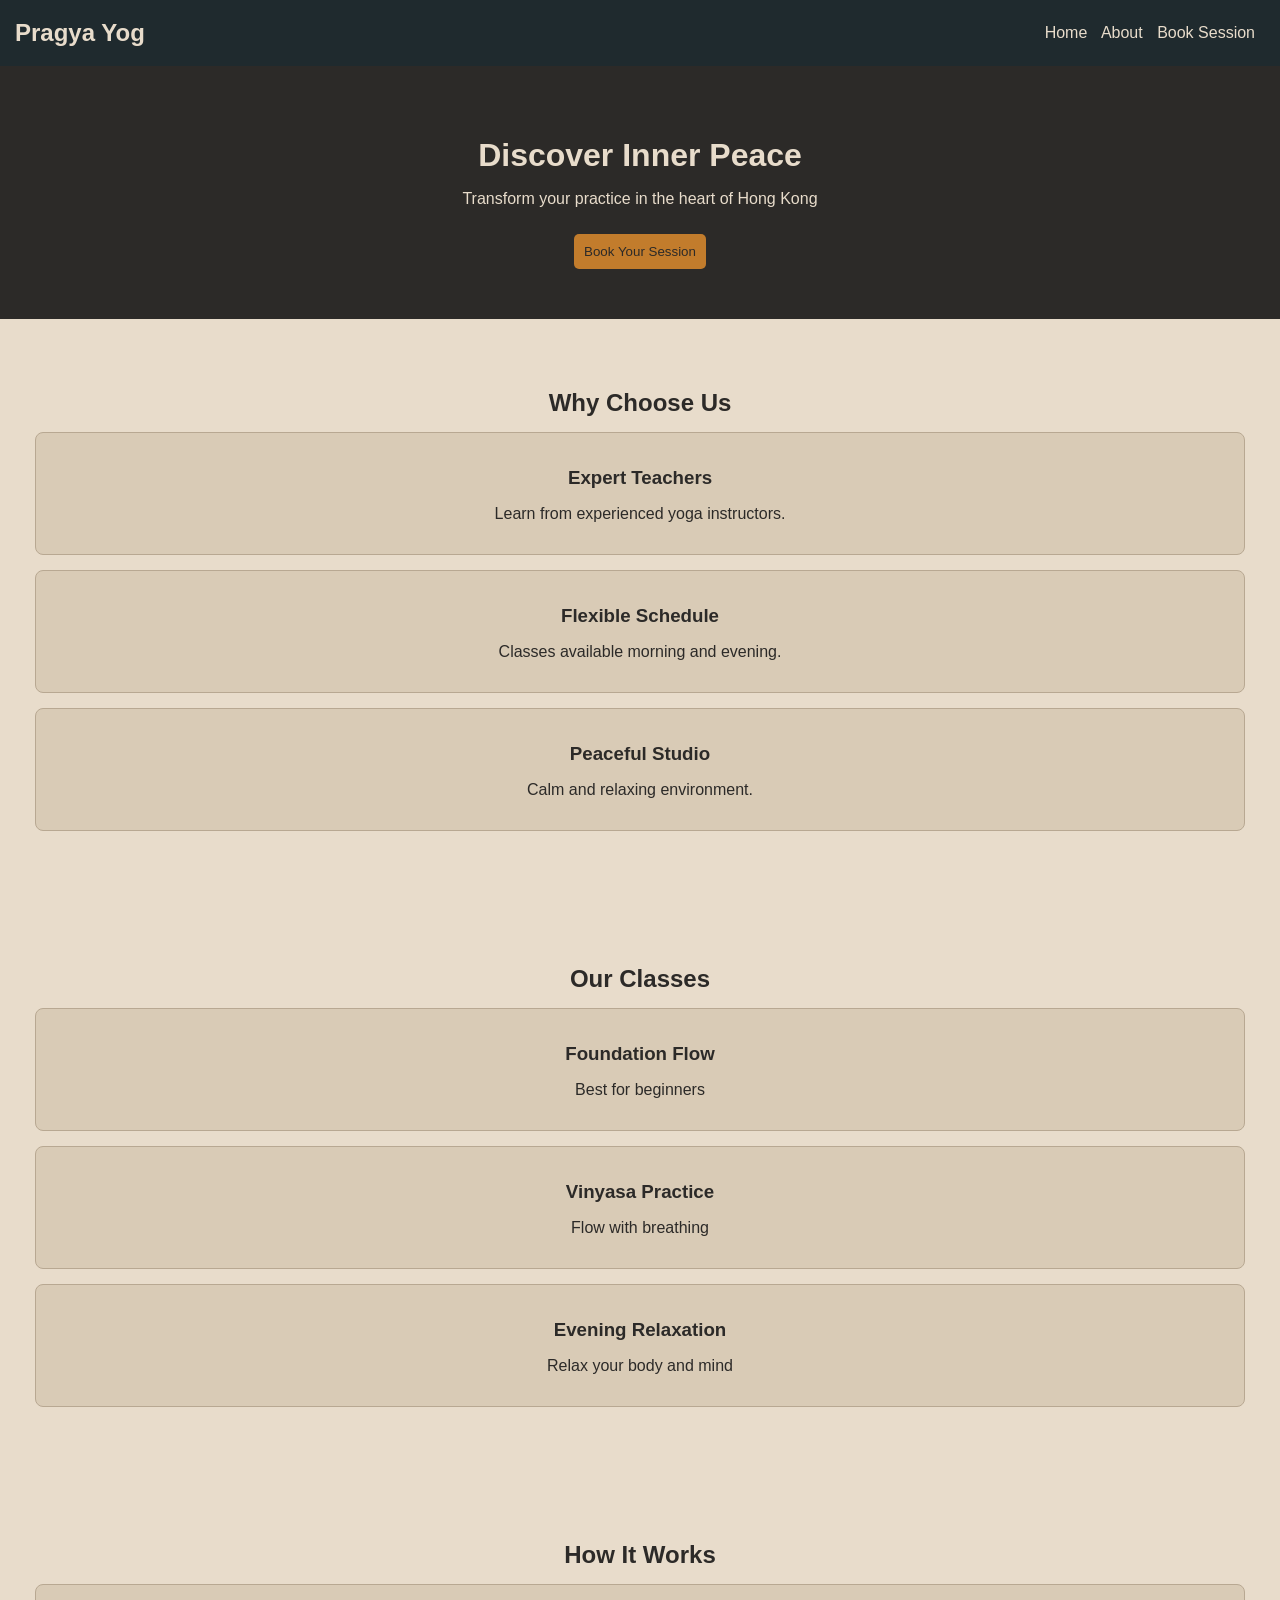
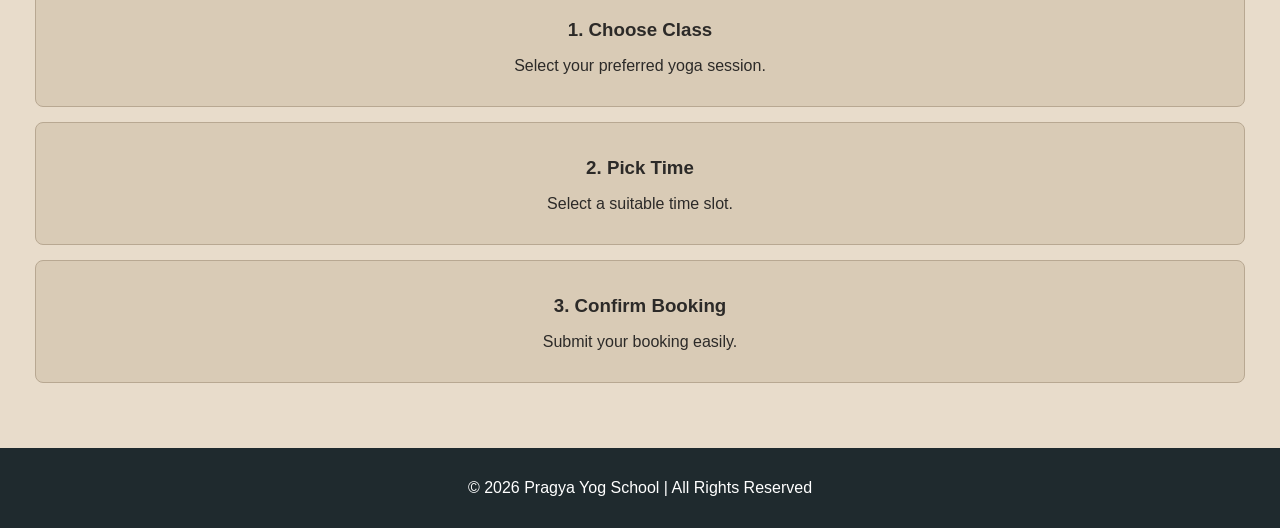
==== index.html @ def0867b "Add files via upload" ====
<!DOCTYPE html>
<html>
<head>
  <title>Pragya Yog</title>
  <link rel="stylesheet" href="style.css">
</head>

<body>

<div class="navbar">
  <h2>Pragya Yog</h2>
  <br><br>
  <div>
    <a href="#">Home</a>
    <a href="#">About</a>
    <a href="booking.html">Book Session</a>
  </div>
</div>

<div class="head">
  <h1>Discover Inner Peace</h1>
  <p>Transform your practice in the heart of Hong Kong</p>
  <a href="booking.html">
    <button>Book Your Session</button>
  </a>
</div>

<div class="section">
  <h2>Why Choose Us</h2>

  <div class="box">
    <h3>Expert Teachers</h3>
    <p>Learn from experienced yoga instructors.</p>
  </div>

  <div class="box">
    <h3>Flexible Schedule</h3>
    <p>Classes available morning and evening.</p>
  </div>

  <div class="box">
    <h3>Peaceful Studio</h3>
    <p>Calm and relaxing environment.</p>
  </div>
</div>

<div class="section">
  <h2>Our Classes</h2>

  <div class="box">
    <h3>Foundation Flow</h3>
    <p>Best for beginners</p>
  </div>

  <div class="box">
    <h3>Vinyasa Practice</h3>
    <p>Flow with breathing</p>
  </div>

  <div class="box">
    <h3>Evening Relaxation</h3>
    <p>Relax your body and mind</p>
  </div>

</div>


<section class="section">
  <h2>How It Works</h2>

  <div class="box">
    <h3>1. Choose Class</h3>
    <p>Select your preferred yoga session.</p>
  </div>

  <div class="box">
    <h3>2. Pick Time</h3>
    <p>Select a suitable time slot.</p>
  </div>

  <div class="box">
    <h3>3. Confirm Booking</h3>
    <p>Submit your booking easily.</p>
  </div>
</section>

<div class="footer">
  <p>© 2026 Pragya Yog School | All Rights Reserved</p>
</div>

</body>
</html>
---- style.css ----
body {
  font-family: Arial;
  margin: 0;
  background-color: #e8dccb;
  color: #2c2a28;
}

h1, h2, h3 {
  margin-bottom: 10px;
}

.navbar {
  background-color: #1f2a2e;
  color: #e8dccb;
  padding: 15px;
  display: flex;
  justify-content: space-between;
  align-items: center;
}

.navbar h2 {
  margin: 0;
}

.navbar a {
  margin-right: 10px;
  text-decoration: none;
  color: #e8dccb;
}

.head {
  background-color: #2c2a28;
  color: #e8dccb;
  text-align: center;
  padding: 50px 20px;
}

.head button {
  padding: 10px;
  background-color: #c27c2c;
  border: none;
  color: #2c2a28;
  border-radius: 5px;
}

.section {
  text-align: center;
  padding: 50px 20px;
}

.box {
  background-color: #d9cbb6;
  margin: 15px;
  padding: 15px;
  border-radius: 8px;
  border: #b8a892 solid 1px;
}

button:hover{
  background-color: #a8641f;
  color: white;
  transition: 0.3s;
}

button {
  padding: 10px;
  margin-top: 10px;
}

.footer {
  background-color: #1f2a2e;
  color: white;
  text-align: center;
  padding: 15px;
}

.booking{
    max-width: 600px;
    margin: auto;
    padding: 20px;
}

.form-box {
  background: #d9cbb6;
  border: #b8a892 solid 1px;
  padding: 25px;
  margin-bottom: 20px;
  border-radius: 10px;
  box-shadow: 0 4px 15px rgba(0,0,0,0.1);
}

.form-box h3 {
  margin-top: 20;
}

input, select, textarea {
  background-color: #e8dccb;
  color: #2c2a28;
  width: 100%;
  margin: 8px 0;
  padding: 10px;
  border: 1px solid #b8a892;
  border-radius: 5px;
}

.time-slots {
  margin-top: 10px;
  display: block;
}

.time-slots button {
  display: inline-block;
  margin: 6px;
  padding: 8px 14px;
  border-radius: 20px;
  border: 1px solid #b8a892;
  background-color: #d9cbb6;
  color: #2c2a28;
  cursor: pointer;
}

.time-slots button:hover {
  background-color: #c27c2c;
  color: #2c2a28;
}

.full {
  width: 100%;
  padding: 12px;
  background-color: #c27c2c;
  color: #2c2a28;
  border: none;
  border-radius: 6px;
  margin-top: 10px;
  font-weight: bold;
  cursor: pointer;
}

.full:hover {
  background-color: #a8641f;
}

.summary {
  background-color: #2c2a28;
  color: #e8dccb;
  padding: 20px;
  border-radius: 10px;
}

.time-slots {
  display: flex;
  flex-wrap: wrap;
  margin-top: 10px;
}

.time-option {
  display: inline-block;
  margin: 6px;
  cursor: pointer;
}

.time-option input {
  display: none;
}

.time-option span{
  padding: 8px 14px;
  border-radius: 20px;
  border: 1px solid #b8a892;
  background-color: #e8dccb;
  color: #2c2a28;
  display: inline-block;
}

.time-option span:hover {
  transition: 0.2s;
}

.time-option input:checked + span {
  background: #c27c2c;
  color: #2c2a28;
}

/* Confirmation page */
.confirmation {
  text-align: center;
  margin-top: 100px;
}

.confirmation h1 {
  font-size: 32px;
  color: #4CAF50;
}

.confirmation p {
  font-size: 18px;
  margin: 10px 0;
}

.confirmation a {
  display: inline-block;
  margin-top: 20px;
  padding: 10px 20px;
  background: #c27c2c;
  color: white;
  text-decoration: none;
  border-radius: 6px;
}
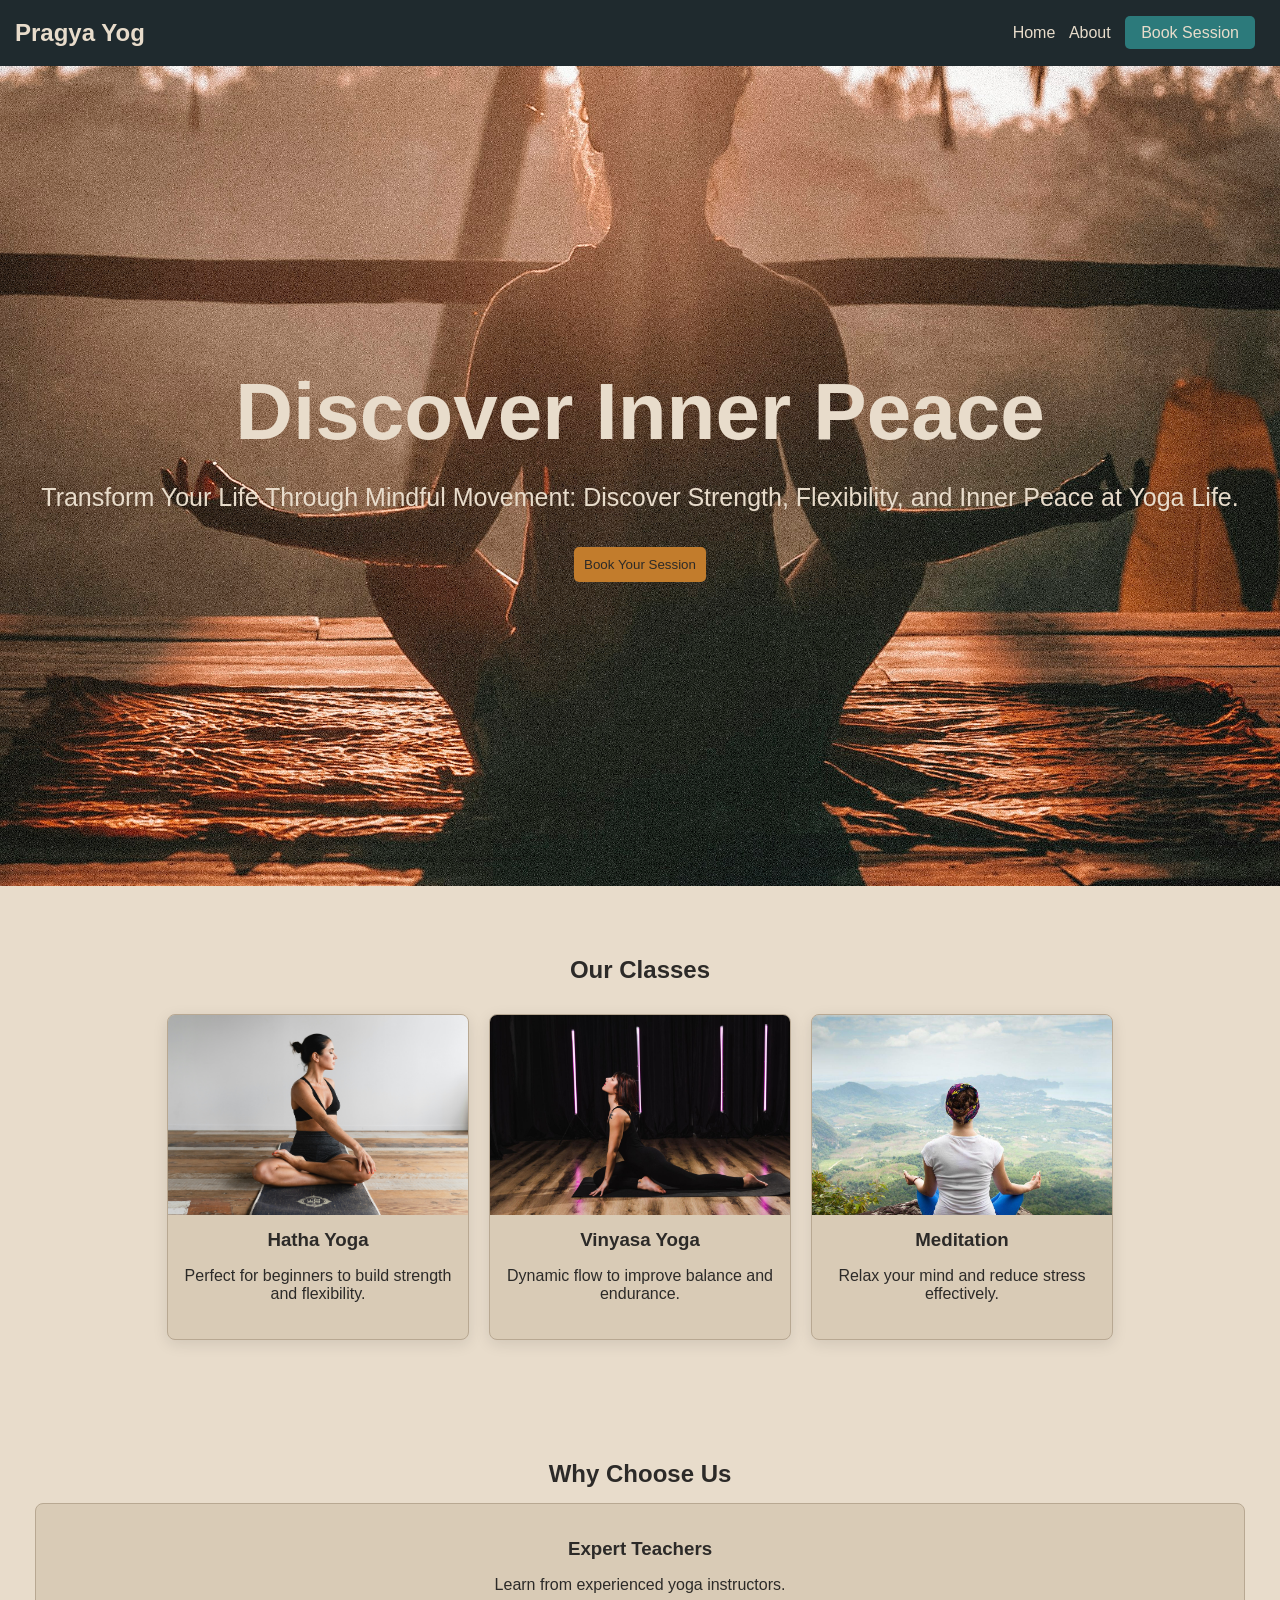
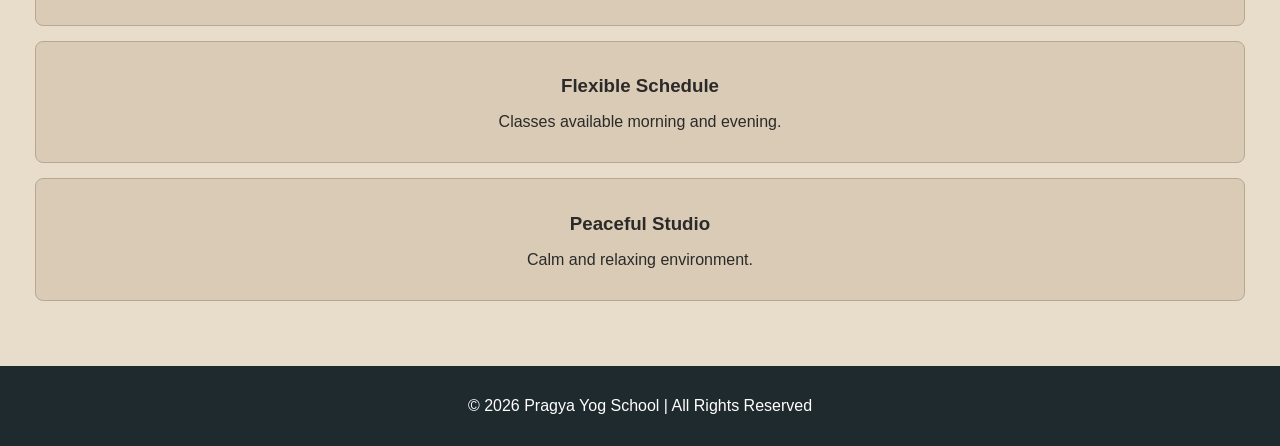
==== commit 76419fb5: "updated website UI" ====
--- a/index.html
+++ b/index.html
@@ -1,92 +1,77 @@
-<!DOCTYPE html>
-<html>
-<head>
-  <title>Pragya Yog</title>
-  <link rel="stylesheet" href="style.css">
-</head>
-
-<body>
-
-<div class="navbar">
-  <h2>Pragya Yog</h2>
-  <br><br>
-  <div>
-    <a href="#">Home</a>
-    <a href="#">About</a>
-    <a href="booking.html">Book Session</a>
-  </div>
-</div>
-
-<div class="head">
-  <h1>Discover Inner Peace</h1>
-  <p>Transform your practice in the heart of Hong Kong</p>
-  <a href="booking.html">
-    <button>Book Your Session</button>
-  </a>
-</div>
-
-<div class="section">
-  <h2>Why Choose Us</h2>
-
-  <div class="box">
-    <h3>Expert Teachers</h3>
-    <p>Learn from experienced yoga instructors.</p>
-  </div>
-
-  <div class="box">
-    <h3>Flexible Schedule</h3>
-    <p>Classes available morning and evening.</p>
-  </div>
-
-  <div class="box">
-    <h3>Peaceful Studio</h3>
-    <p>Calm and relaxing environment.</p>
-  </div>
-</div>
-
-<div class="section">
-  <h2>Our Classes</h2>
-
-  <div class="box">
-    <h3>Foundation Flow</h3>
-    <p>Best for beginners</p>
-  </div>
-
-  <div class="box">
-    <h3>Vinyasa Practice</h3>
-    <p>Flow with breathing</p>
-  </div>
-
-  <div class="box">
-    <h3>Evening Relaxation</h3>
-    <p>Relax your body and mind</p>
-  </div>
-
-</div>
-
-
-<section class="section">
-  <h2>How It Works</h2>
-
-  <div class="box">
-    <h3>1. Choose Class</h3>
-    <p>Select your preferred yoga session.</p>
-  </div>
-
-  <div class="box">
-    <h3>2. Pick Time</h3>
-    <p>Select a suitable time slot.</p>
-  </div>
-
-  <div class="box">
-    <h3>3. Confirm Booking</h3>
-    <p>Submit your booking easily.</p>
-  </div>
-</section>
-
-<div class="footer">
-  <p>© 2026 Pragya Yog School | All Rights Reserved</p>
-</div>
-
-</body>
+<!DOCTYPE html>
+<html>
+<head>
+  <title>Yoga Life</title>
+  <link rel="stylesheet" href="style.css">
+</head>
+
+<body>
+
+<div class="navbar">
+  <h2>Pragya Yog</h2>
+  <br><br>
+  <div>
+    <a href="#">Home</a>
+    <a href="#">About</a>
+    <a href="booking.html" class="btn">Book Session</a>
+  </div>
+</div>
+
+<div class="head">
+  <h1>Discover Inner Peace</h1>
+  <p>Transform Your Life Through Mindful Movement: Discover Strength, Flexibility, and Inner Peace at Yoga Life.</p>
+  <a href="booking.html">
+    <button>Book Your Session</button>
+  </a>
+</div>
+
+<section id="classes" class="classes">
+  <h2>Our Classes</h2>
+  <div class="card-container">
+
+    <div class="card">
+      <img src="image 1.jpg" alt="">
+      <h3>Hatha Yoga</h3>
+      <p>Perfect for beginners to build strength and flexibility.</p>
+    </div>
+
+    <div class="card">
+      <img src="image 2.jpg" alt="">
+      <h3>Vinyasa Yoga</h3>
+      <p>Dynamic flow to improve balance and endurance.</p>
+    </div>
+
+    <div class="card">
+      <img src="image 3.jpg" alt="">
+      <h3>Meditation</h3>
+      <p>Relax your mind and reduce stress effectively.</p>
+    </div>
+
+  </div>
+</section>
+
+<div class="section">
+  <h2>Why Choose Us</h2>
+
+  <div class="box">
+    <h3>Expert Teachers</h3>
+    <p>Learn from experienced yoga instructors.</p>
+  </div>
+
+  <div class="box">
+    <h3>Flexible Schedule</h3>
+    <p>Classes available morning and evening.</p>
+  </div>
+
+  <div class="box">
+    <h3>Peaceful Studio</h3>
+    <p>Calm and relaxing environment.</p>
+  </div>
+</div>
+
+<div class="footer">
+  <p>© 2026 Pragya Yog School | All Rights Reserved</p>
+</div>
+
+</body>
 </html>
--- a/style.css
+++ b/style.css
@@ -1,208 +1,454 @@
-body {
-  font-family: Arial;
-  margin: 0;
-  background-color: #e8dccb;
-  color: #2c2a28;
-}
-
-h1, h2, h3 {
-  margin-bottom: 10px;
-}
-
-.navbar {
-  background-color: #1f2a2e;
-  color: #e8dccb;
-  padding: 15px;
-  display: flex;
-  justify-content: space-between;
-  align-items: center;
-}
-
-.navbar h2 {
-  margin: 0;
-}
-
-.navbar a {
-  margin-right: 10px;
-  text-decoration: none;
-  color: #e8dccb;
-}
-
-.head {
-  background-color: #2c2a28;
-  color: #e8dccb;
-  text-align: center;
-  padding: 50px 20px;
-}
-
-.head button {
-  padding: 10px;
-  background-color: #c27c2c;
-  border: none;
-  color: #2c2a28;
-  border-radius: 5px;
-}
-
-.section {
-  text-align: center;
-  padding: 50px 20px;
-}
-
-.box {
-  background-color: #d9cbb6;
-  margin: 15px;
-  padding: 15px;
-  border-radius: 8px;
-  border: #b8a892 solid 1px;
-}
-
-button:hover{
-  background-color: #a8641f;
-  color: white;
-  transition: 0.3s;
-}
-
-button {
-  padding: 10px;
-  margin-top: 10px;
-}
-
-.footer {
-  background-color: #1f2a2e;
-  color: white;
-  text-align: center;
-  padding: 15px;
-}
-
-.booking{
-    max-width: 600px;
-    margin: auto;
-    padding: 20px;
-}
-
-.form-box {
-  background: #d9cbb6;
-  border: #b8a892 solid 1px;
-  padding: 25px;
-  margin-bottom: 20px;
-  border-radius: 10px;
-  box-shadow: 0 4px 15px rgba(0,0,0,0.1);
-}
-
-.form-box h3 {
-  margin-top: 20;
-}
-
-input, select, textarea {
-  background-color: #e8dccb;
-  color: #2c2a28;
-  width: 100%;
-  margin: 8px 0;
-  padding: 10px;
-  border: 1px solid #b8a892;
-  border-radius: 5px;
-}
-
-.time-slots {
-  margin-top: 10px;
-  display: block;
-}
-
-.time-slots button {
-  display: inline-block;
-  margin: 6px;
-  padding: 8px 14px;
-  border-radius: 20px;
-  border: 1px solid #b8a892;
-  background-color: #d9cbb6;
-  color: #2c2a28;
-  cursor: pointer;
-}
-
-.time-slots button:hover {
-  background-color: #c27c2c;
-  color: #2c2a28;
-}
-
-.full {
-  width: 100%;
-  padding: 12px;
-  background-color: #c27c2c;
-  color: #2c2a28;
-  border: none;
-  border-radius: 6px;
-  margin-top: 10px;
-  font-weight: bold;
-  cursor: pointer;
-}
-
-.full:hover {
-  background-color: #a8641f;
-}
-
-.summary {
-  background-color: #2c2a28;
-  color: #e8dccb;
-  padding: 20px;
-  border-radius: 10px;
-}
-
-.time-slots {
-  display: flex;
-  flex-wrap: wrap;
-  margin-top: 10px;
-}
-
-.time-option {
-  display: inline-block;
-  margin: 6px;
-  cursor: pointer;
-}
-
-.time-option input {
-  display: none;
-}
-
-.time-option span{
-  padding: 8px 14px;
-  border-radius: 20px;
-  border: 1px solid #b8a892;
-  background-color: #e8dccb;
-  color: #2c2a28;
-  display: inline-block;
-}
-
-.time-option span:hover {
-  transition: 0.2s;
-}
-
-.time-option input:checked + span {
-  background: #c27c2c;
-  color: #2c2a28;
-}
-
-/* Confirmation page */
-.confirmation {
-  text-align: center;
-  margin-top: 100px;
-}
-
-.confirmation h1 {
-  font-size: 32px;
-  color: #4CAF50;
-}
-
-.confirmation p {
-  font-size: 18px;
-  margin: 10px 0;
-}
-
-.confirmation a {
-  display: inline-block;
-  margin-top: 20px;
-  padding: 10px 20px;
-  background: #c27c2c;
-  color: white;
-  text-decoration: none;
-  border-radius: 6px;
+body {
+  font-family: Arial;
+  margin: 0;
+  background-color: #e8dccb;
+  color: #2c2a28;
+}
+
+h1, h2, h3 {
+  margin-bottom: 10px;
+}
+
+/* navigation */
+.navbar {
+  background-color: #1f2a2e;
+  color: #e8dccb;
+  padding: 15px;
+  display: flex;
+  justify-content: space-between;
+  align-items: center;
+}
+
+.btn{
+  background: #2c7a7b;
+  color: white;
+  padding: 8px 16px;
+  border-radius: 5px;
+}
+
+.navbar h2 {
+  margin: 0;
+}
+
+.navbar a {
+  margin-right: 10px;
+  text-decoration: none;
+  color: #e8dccb;
+}
+
+/* head */
+.head {
+  height: 720px;
+  background-color: #2c2a28;
+  background: url(background.jpg) center/cover;
+  color: #e8dccb;
+  text-align: center;
+  padding: 50px 20px;
+}
+
+.head h1 {
+  font-size: 80px;
+  margin-top: 250px;
+}
+
+.head p{
+  font-size: 25px;
+}
+
+.head button {
+  padding: 10px;
+  background-color: #c27c2c;
+  border: none;
+  color: #2c2a28;
+  border-radius: 5px;
+}
+
+/* classes */
+.classes {
+  padding: 50px;
+  text-align: center;
+}
+
+.card-container {
+  display: flex;
+  gap: 20px;
+  margin-top: 30px;
+  justify-content: center;
+}
+
+.card {
+  width: 300px;
+  background: #d9cbb6;
+  border: #b8a892 solid 1px;
+  border-radius: 8px;
+  overflow: hidden;
+  box-shadow: 0 4px 15px rgba(0,0,0,0.1);
+}
+
+.card img {
+  width: 100%;
+  height: 200px;
+  object-fit: cover;
+}
+
+.card h3 {
+  margin: 10px;
+}
+
+.card p {
+  padding: 0 10px 20px;
+}
+
+.section {
+  text-align: center;
+  padding: 50px 20px;
+}
+
+/* about */
+
+
+
+
+
+/* footer */
+.footer {
+  background-color: #1f2a2e;
+  color: white;
+  text-align: center;
+  padding: 15px;
+}
+
+/* booking */
+.booking{
+    max-width: 600px;
+    margin: auto;
+    padding: 20px;
+}
+
+.form-box {
+  background: #d9cbb6;
+  border: #b8a892 solid 1px;
+  padding: 25px;
+  margin-bottom: 20px;
+  border-radius: 10px;
+  box-shadow: 0 4px 15px rgba(0,0,0,0.1);
+}
+
+.form-box h3 {
+  margin-top: 20;
+}
+
+input, select, textarea {
+  background-color: #e8dccb;
+  color: #2c2a28;
+  width: 100%;
+  margin: 8px 0;
+  padding: 10px;
+  border: 1px solid #b8a892;
+  border-radius: 5px;
+}
+
+.time-slots {
+  margin-top: 10px;
+  display: block;
+}
+
+.time-slots button {
+  display: inline-block;
+  margin: 6px;
+  padding: 8px 14px;
+  border-radius: 20px;
+  border: 1px solid #b8a892;
+  background-color: #d9cbb6;
+  color: #2c2a28;
+  cursor: pointer;
+}
+
+.time-slots button:hover {
+  background-color: #c27c2c;
+  color: #2c2a28;
+}
+
+.full {
+  width: 100%;
+  padding: 12px;
+  background-color: #c27c2c;
+  color: #2c2a28;
+  border: none;
+  border-radius: 6px;
+  margin-top: 10px;
+  font-weight: bold;
+  cursor: pointer;
+}
+
+.full:hover {
+  background-color: #a8641f;
+}
+
+.summary {
+  background-color: #2c2a28;
+  color: #e8dccb;
+  padding: 20px;
+  border-radius: 10px;
+}
+
+.time-slots {
+  display: flex;
+  flex-wrap: wrap;
+  margin-top: 10px;
+}
+
+.time-option {
+  display: inline-block;
+  margin: 6px;
+  cursor: pointer;
+}
+
+.time-option input {
+  display: none;
+}
+
+.time-option span{
+  padding: 8px 14px;
+  border-radius: 20px;
+  border: 1px solid #b8a892;
+  background-color: #e8dccb;
+  color: #2c2a28;
+  display: inline-block;
+}
+
+.time-option span:hover {
+  transition: 0.2s;
+}
+
+.time-option input:checked + span {
+  background: #c27c2c;
+  color: #2c2a28;
+}
+
+/* Confirmation page */
+.confirmation {
+  text-align: center;
+  margin-top: 100px;
+}
+
+.confirmation h1 {
+  font-size: 32px;
+  color: #4CAF50;
+}
+
+.confirmation p {
+  font-size: 18px;
+  margin: 10px 0;
+}
+
+.confirmation a {
+  display: inline-block;
+  margin-top: 20px;
+  padding: 10px 20px;
+  background: #c27c2c;
+  color: white;
+  text-decoration: none;
+  border-radius: 6px;
+}
+body {
+  font-family: Arial;
+  margin: 0;
+  background-color: #e8dccb;
+  color: #2c2a28;
+}
+
+h1, h2, h3 {
+  margin-bottom: 10px;
+}
+
+.navbar {
+  background-color: #1f2a2e;
+  color: #e8dccb;
+  padding: 15px;
+  display: flex;
+  justify-content: space-between;
+  align-items: center;
+}
+
+.navbar h2 {
+  margin: 0;
+}
+
+.navbar a {
+  margin-right: 10px;
+  text-decoration: none;
+  color: #e8dccb;
+}
+
+.head {
+  background-color: #2c2a28;
+  color: #e8dccb;
+  text-align: center;
+  padding: 50px 20px;
+}
+
+.head button {
+  padding: 10px;
+  background-color: #c27c2c;
+  border: none;
+  color: #2c2a28;
+  border-radius: 5px;
+}
+
+.section {
+  text-align: center;
+  padding: 50px 20px;
+}
+
+.box {
+  background-color: #d9cbb6;
+  margin: 15px;
+  padding: 15px;
+  border-radius: 8px;
+  border: #b8a892 solid 1px;
+}
+
+button:hover{
+  background-color: #a8641f;
+  color: white;
+  transition: 0.3s;
+}
+
+button {
+  padding: 10px;
+  margin-top: 10px;
+}
+
+.footer {
+  background-color: #1f2a2e;
+  color: white;
+  text-align: center;
+  padding: 15px;
+}
+
+.booking{
+    max-width: 600px;
+    margin: auto;
+    padding: 20px;
+}
+
+.form-box {
+  background: #d9cbb6;
+  border: #b8a892 solid 1px;
+  padding: 25px;
+  margin-bottom: 20px;
+  border-radius: 10px;
+  box-shadow: 0 4px 15px rgba(0,0,0,0.1);
+}
+
+.form-box h3 {
+  margin-top: 20;
+}
+
+input, select, textarea {
+  background-color: #e8dccb;
+  color: #2c2a28;
+  width: 100%;
+  margin: 8px 0;
+  padding: 10px;
+  border: 1px solid #b8a892;
+  border-radius: 5px;
+}
+
+.time-slots {
+  margin-top: 10px;
+  display: block;
+}
+
+.time-slots button {
+  display: inline-block;
+  margin: 6px;
+  padding: 8px 14px;
+  border-radius: 20px;
+  border: 1px solid #b8a892;
+  background-color: #d9cbb6;
+  color: #2c2a28;
+  cursor: pointer;
+}
+
+.time-slots button:hover {
+  background-color: #c27c2c;
+  color: #2c2a28;
+}
+
+.full {
+  width: 100%;
+  padding: 12px;
+  background-color: #c27c2c;
+  color: #2c2a28;
+  border: none;
+  border-radius: 6px;
+  margin-top: 10px;
+  font-weight: bold;
+  cursor: pointer;
+}
+
+.full:hover {
+  background-color: #a8641f;
+}
+
+.time-slots {
+  display: flex;
+  flex-wrap: wrap;
+  margin-top: 10px;
+}
+
+.time-option {
+  display: inline-block;
+  margin: 6px;
+  cursor: pointer;
+}
+
+.time-option input {
+  display: none;
+}
+
+.time-option span{
+  padding: 8px 14px;
+  border-radius: 20px;
+  border: 1px solid #b8a892;
+  background-color: #e8dccb;
+  color: #2c2a28;
+  display: inline-block;
+}
+
+.time-option span:hover {
+  transition: 0.2s;
+}
+
+.time-option input:checked + span {
+  background: #c27c2c;
+  color: #2c2a28;
+}
+
+/* Confirmation page */
+.confirmation {
+  text-align: center;
+  margin-top: 100px;
+}
+
+.confirmation h1 {
+  font-size: 32px;
+  color: #4CAF50;
+}
+
+.confirmation p {
+  font-size: 18px;
+  margin: 10px 0;
+}
+
+.confirmation a {
+  display: inline-block;
+  margin-top: 20px;
+  padding: 10px 20px;
+  background: #c27c2c;
+  color: white;
+  text-decoration: none;
+  border-radius: 6px;
 }
